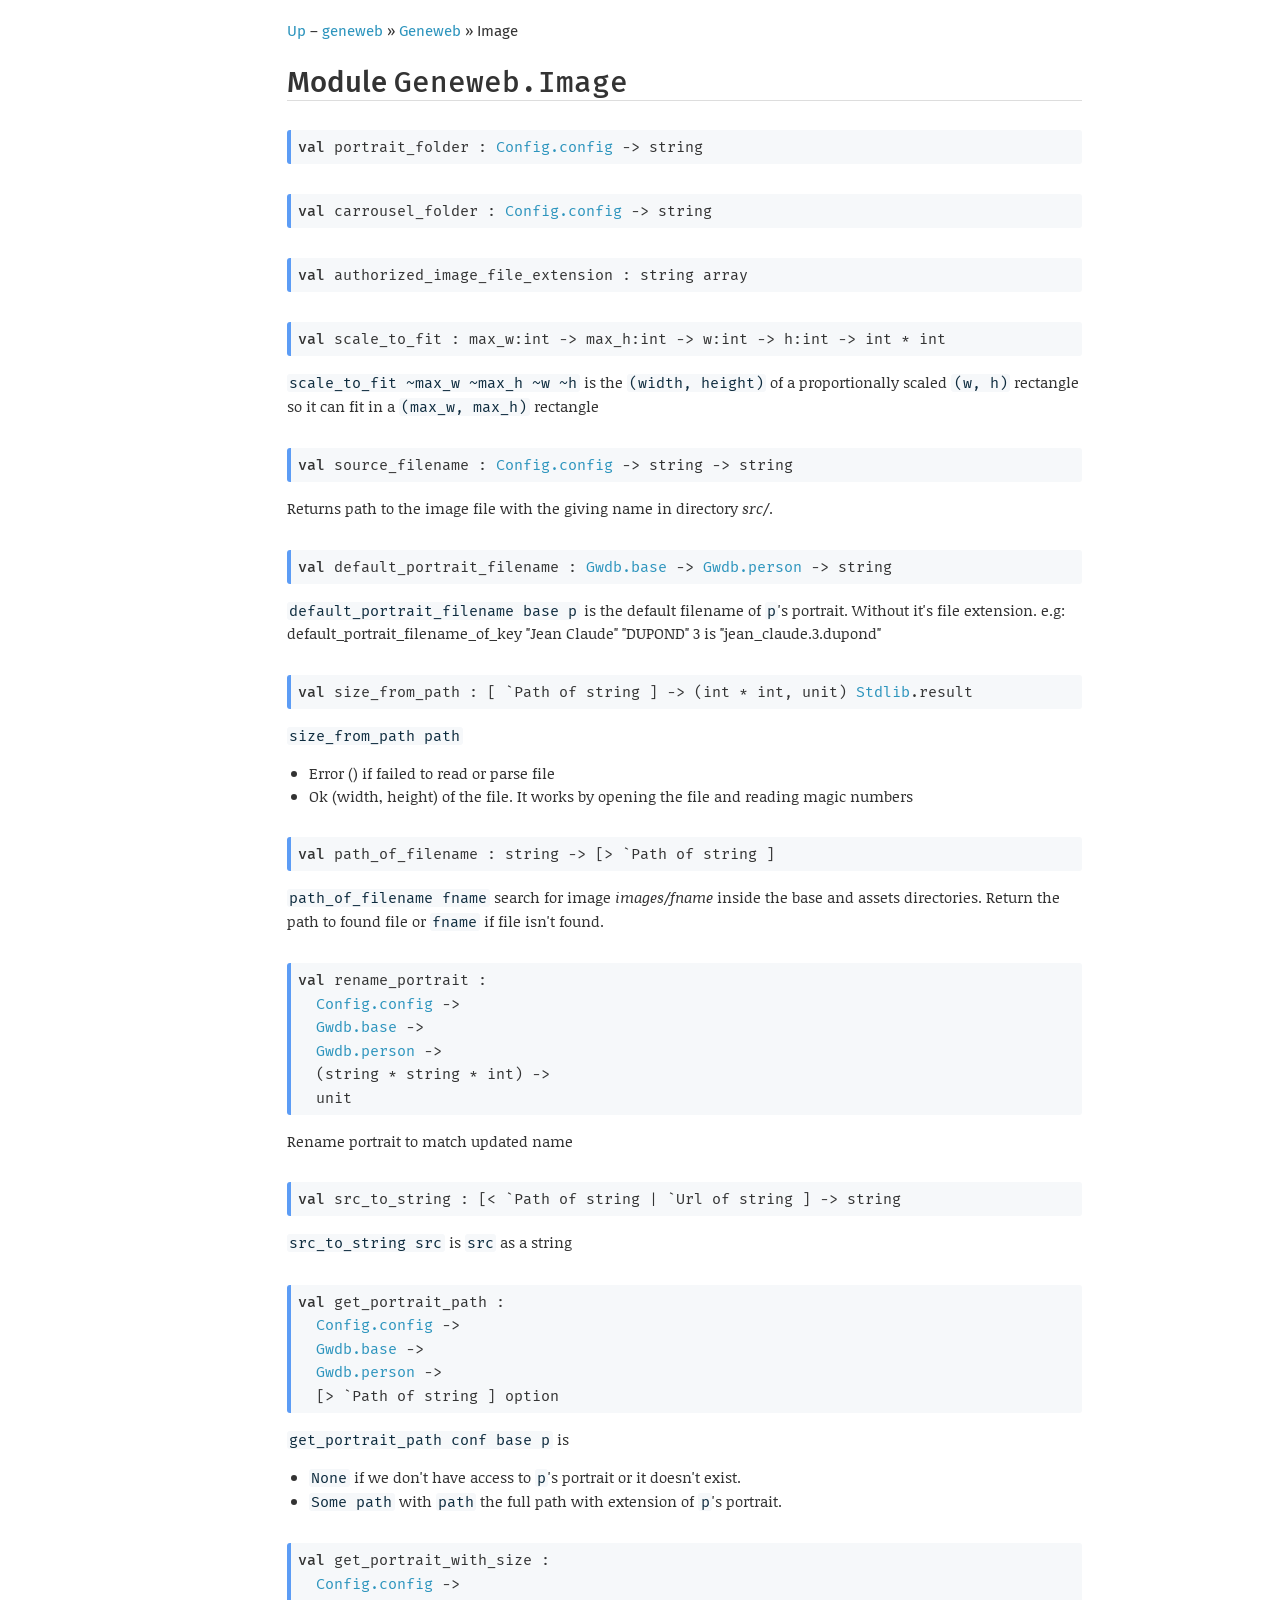
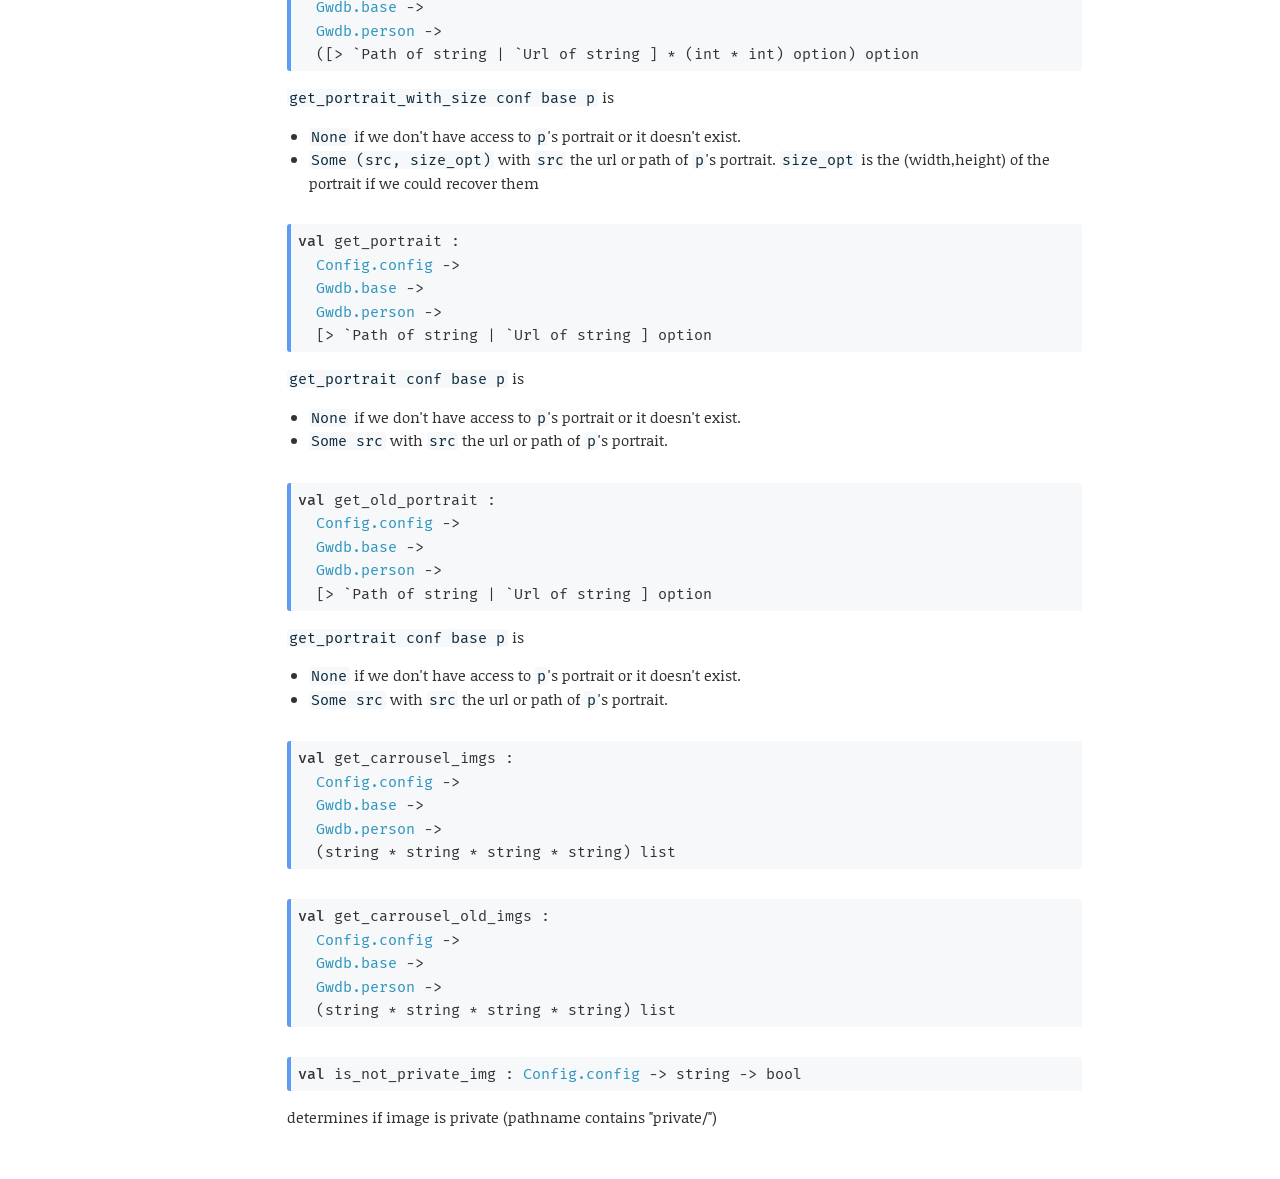
==== geneweb/Geneweb/Image/index.html @ b4ad67b5 "Deploying to gh-pages from @ michelmno/geneweb@815441923e273d42178b3d1ddf9161faf798d023 🚀" ====
<!DOCTYPE html>
<html xmlns="http://www.w3.org/1999/xhtml"><head><title>Image (geneweb.Geneweb.Image)</title><link rel="stylesheet" href="../../../odoc.support/odoc.css"/><meta charset="utf-8"/><meta name="generator" content="odoc 2.2.2"/><meta name="viewport" content="width=device-width,initial-scale=1.0"/><script src="../../../odoc.support/highlight.pack.js"></script><script>hljs.initHighlightingOnLoad();</script></head><body class="odoc"><nav class="odoc-nav"><a href="../index.html">Up</a> – <a href="../../index.html">geneweb</a> &#x00BB; <a href="../index.html">Geneweb</a> &#x00BB; Image</nav><header class="odoc-preamble"><h1>Module <code><span>Geneweb.Image</span></code></h1></header><div class="odoc-content"><div class="odoc-spec"><div class="spec value anchored" id="val-portrait_folder"><a href="#val-portrait_folder" class="anchor"></a><code><span><span class="keyword">val</span> portrait_folder : <span><a href="../Config/index.html#type-config">Config.config</a> <span class="arrow">&#45;&gt;</span></span> string</span></code></div></div><div class="odoc-spec"><div class="spec value anchored" id="val-carrousel_folder"><a href="#val-carrousel_folder" class="anchor"></a><code><span><span class="keyword">val</span> carrousel_folder : <span><a href="../Config/index.html#type-config">Config.config</a> <span class="arrow">&#45;&gt;</span></span> string</span></code></div></div><div class="odoc-spec"><div class="spec value anchored" id="val-authorized_image_file_extension"><a href="#val-authorized_image_file_extension" class="anchor"></a><code><span><span class="keyword">val</span> authorized_image_file_extension : <span>string array</span></span></code></div></div><div class="odoc-spec"><div class="spec value anchored" id="val-scale_to_fit"><a href="#val-scale_to_fit" class="anchor"></a><code><span><span class="keyword">val</span> scale_to_fit : <span>max_w:int <span class="arrow">&#45;&gt;</span></span> <span>max_h:int <span class="arrow">&#45;&gt;</span></span> <span>w:int <span class="arrow">&#45;&gt;</span></span> <span>h:int <span class="arrow">&#45;&gt;</span></span> int * int</span></code></div><div class="spec-doc"><p><code>scale_to_fit ~max_w ~max_h ~w ~h</code> is the <code>(width, height)</code> of a proportionally scaled <code>(w, h)</code> rectangle so it can fit in a <code>(max_w, max_h)</code> rectangle</p></div></div><div class="odoc-spec"><div class="spec value anchored" id="val-source_filename"><a href="#val-source_filename" class="anchor"></a><code><span><span class="keyword">val</span> source_filename : <span><a href="../Config/index.html#type-config">Config.config</a> <span class="arrow">&#45;&gt;</span></span> <span>string <span class="arrow">&#45;&gt;</span></span> string</span></code></div><div class="spec-doc"><p>Returns path to the image file with the giving name in directory <i>src/</i>.</p></div></div><div class="odoc-spec"><div class="spec value anchored" id="val-default_portrait_filename"><a href="#val-default_portrait_filename" class="anchor"></a><code><span><span class="keyword">val</span> default_portrait_filename : <span><a href="../../Gwdb/index.html#type-base">Gwdb.base</a> <span class="arrow">&#45;&gt;</span></span> <span><a href="../../Gwdb/index.html#type-person">Gwdb.person</a> <span class="arrow">&#45;&gt;</span></span> string</span></code></div><div class="spec-doc"><p><code>default_portrait_filename base p</code> is the default filename of <code>p</code>'s portrait. Without it's file extension. e.g: default_portrait_filename_of_key &quot;Jean Claude&quot; &quot;DUPOND&quot; 3 is &quot;jean_claude.3.dupond&quot;</p></div></div><div class="odoc-spec"><div class="spec value anchored" id="val-size_from_path"><a href="#val-size_from_path" class="anchor"></a><code><span><span class="keyword">val</span> size_from_path : <span><span>[ <span>`Path of string</span> ]</span> <span class="arrow">&#45;&gt;</span></span> <span><span>(int * int, unit)</span> <span class="xref-unresolved">Stdlib</span>.result</span></span></code></div><div class="spec-doc"><p><code>size_from_path path</code></p><ul><li>Error () if failed to read or parse file</li><li>Ok (width, height) of the file. It works by opening the file and reading magic numbers</li></ul></div></div><div class="odoc-spec"><div class="spec value anchored" id="val-path_of_filename"><a href="#val-path_of_filename" class="anchor"></a><code><span><span class="keyword">val</span> path_of_filename : <span>string <span class="arrow">&#45;&gt;</span></span> <span>[&gt; <span>`Path of string</span> ]</span></span></code></div><div class="spec-doc"><p><code>path_of_filename fname</code> search for image <i>images/fname</i> inside the base and assets directories. Return the path to found file or <code>fname</code> if file isn't found.</p></div></div><div class="odoc-spec"><div class="spec value anchored" id="val-rename_portrait"><a href="#val-rename_portrait" class="anchor"></a><code><span><span class="keyword">val</span> rename_portrait : 
  <span><a href="../Config/index.html#type-config">Config.config</a> <span class="arrow">&#45;&gt;</span></span>
  <span><a href="../../Gwdb/index.html#type-base">Gwdb.base</a> <span class="arrow">&#45;&gt;</span></span>
  <span><a href="../../Gwdb/index.html#type-person">Gwdb.person</a> <span class="arrow">&#45;&gt;</span></span>
  <span><span>(string * string * int)</span> <span class="arrow">&#45;&gt;</span></span>
  unit</span></code></div><div class="spec-doc"><p>Rename portrait to match updated name</p></div></div><div class="odoc-spec"><div class="spec value anchored" id="val-src_to_string"><a href="#val-src_to_string" class="anchor"></a><code><span><span class="keyword">val</span> src_to_string : <span><span>[&lt; <span>`Path of string</span> <span><span>| `Url</span> of string</span> ]</span> <span class="arrow">&#45;&gt;</span></span> string</span></code></div><div class="spec-doc"><p><code>src_to_string src</code> is <code>src</code> as a string</p></div></div><div class="odoc-spec"><div class="spec value anchored" id="val-get_portrait_path"><a href="#val-get_portrait_path" class="anchor"></a><code><span><span class="keyword">val</span> get_portrait_path : 
  <span><a href="../Config/index.html#type-config">Config.config</a> <span class="arrow">&#45;&gt;</span></span>
  <span><a href="../../Gwdb/index.html#type-base">Gwdb.base</a> <span class="arrow">&#45;&gt;</span></span>
  <span><a href="../../Gwdb/index.html#type-person">Gwdb.person</a> <span class="arrow">&#45;&gt;</span></span>
  <span><span>[&gt; <span>`Path of string</span> ]</span> option</span></span></code></div><div class="spec-doc"><p><code>get_portrait_path conf base p</code> is</p><ul><li><code>None</code> if we don't have access to <code>p</code>'s portrait or it doesn't exist.</li><li><code>Some path</code> with <code>path</code> the full path with extension of <code>p</code>'s portrait.</li></ul></div></div><div class="odoc-spec"><div class="spec value anchored" id="val-get_portrait_with_size"><a href="#val-get_portrait_with_size" class="anchor"></a><code><span><span class="keyword">val</span> get_portrait_with_size : 
  <span><a href="../Config/index.html#type-config">Config.config</a> <span class="arrow">&#45;&gt;</span></span>
  <span><a href="../../Gwdb/index.html#type-base">Gwdb.base</a> <span class="arrow">&#45;&gt;</span></span>
  <span><a href="../../Gwdb/index.html#type-person">Gwdb.person</a> <span class="arrow">&#45;&gt;</span></span>
  <span><span>(<span>[&gt; <span>`Path of string</span> <span><span>| `Url</span> of string</span> ]</span> * <span><span>(int * int)</span> option</span>)</span> option</span></span></code></div><div class="spec-doc"><p><code>get_portrait_with_size conf base p</code> is</p><ul><li><code>None</code> if we don't have access to <code>p</code>'s portrait or it doesn't exist.</li><li><code>Some (src, size_opt)</code> with <code>src</code> the url or path of <code>p</code>'s portrait. <code>size_opt</code> is the (width,height) of the portrait if we could recover them</li></ul></div></div><div class="odoc-spec"><div class="spec value anchored" id="val-get_portrait"><a href="#val-get_portrait" class="anchor"></a><code><span><span class="keyword">val</span> get_portrait : 
  <span><a href="../Config/index.html#type-config">Config.config</a> <span class="arrow">&#45;&gt;</span></span>
  <span><a href="../../Gwdb/index.html#type-base">Gwdb.base</a> <span class="arrow">&#45;&gt;</span></span>
  <span><a href="../../Gwdb/index.html#type-person">Gwdb.person</a> <span class="arrow">&#45;&gt;</span></span>
  <span><span>[&gt; <span>`Path of string</span> <span><span>| `Url</span> of string</span> ]</span> option</span></span></code></div><div class="spec-doc"><p><code>get_portrait conf base p</code> is</p><ul><li><code>None</code> if we don't have access to <code>p</code>'s portrait or it doesn't exist.</li><li><code>Some src</code> with <code>src</code> the url or path of <code>p</code>'s portrait.</li></ul></div></div><div class="odoc-spec"><div class="spec value anchored" id="val-get_old_portrait"><a href="#val-get_old_portrait" class="anchor"></a><code><span><span class="keyword">val</span> get_old_portrait : 
  <span><a href="../Config/index.html#type-config">Config.config</a> <span class="arrow">&#45;&gt;</span></span>
  <span><a href="../../Gwdb/index.html#type-base">Gwdb.base</a> <span class="arrow">&#45;&gt;</span></span>
  <span><a href="../../Gwdb/index.html#type-person">Gwdb.person</a> <span class="arrow">&#45;&gt;</span></span>
  <span><span>[&gt; <span>`Path of string</span> <span><span>| `Url</span> of string</span> ]</span> option</span></span></code></div><div class="spec-doc"><p><code>get_portrait conf base p</code> is</p><ul><li><code>None</code> if we don't have access to <code>p</code>'s portrait or it doesn't exist.</li><li><code>Some src</code> with <code>src</code> the url or path of <code>p</code>'s portrait.</li></ul></div></div><div class="odoc-spec"><div class="spec value anchored" id="val-get_carrousel_imgs"><a href="#val-get_carrousel_imgs" class="anchor"></a><code><span><span class="keyword">val</span> get_carrousel_imgs : 
  <span><a href="../Config/index.html#type-config">Config.config</a> <span class="arrow">&#45;&gt;</span></span>
  <span><a href="../../Gwdb/index.html#type-base">Gwdb.base</a> <span class="arrow">&#45;&gt;</span></span>
  <span><a href="../../Gwdb/index.html#type-person">Gwdb.person</a> <span class="arrow">&#45;&gt;</span></span>
  <span><span>(string * string * string * string)</span> list</span></span></code></div></div><div class="odoc-spec"><div class="spec value anchored" id="val-get_carrousel_old_imgs"><a href="#val-get_carrousel_old_imgs" class="anchor"></a><code><span><span class="keyword">val</span> get_carrousel_old_imgs : 
  <span><a href="../Config/index.html#type-config">Config.config</a> <span class="arrow">&#45;&gt;</span></span>
  <span><a href="../../Gwdb/index.html#type-base">Gwdb.base</a> <span class="arrow">&#45;&gt;</span></span>
  <span><a href="../../Gwdb/index.html#type-person">Gwdb.person</a> <span class="arrow">&#45;&gt;</span></span>
  <span><span>(string * string * string * string)</span> list</span></span></code></div></div><div class="odoc-spec"><div class="spec value anchored" id="val-is_not_private_img"><a href="#val-is_not_private_img" class="anchor"></a><code><span><span class="keyword">val</span> is_not_private_img : <span><a href="../Config/index.html#type-config">Config.config</a> <span class="arrow">&#45;&gt;</span></span> <span>string <span class="arrow">&#45;&gt;</span></span> bool</span></code></div><div class="spec-doc"><p>determines if image is private (pathname contains &quot;private/&quot;)</p></div></div></div></body></html>
---- odoc.support/odoc.css ----
@charset "UTF-8";
/* Copyright (c) 2016 The odoc contributors. All rights reserved.
   Distributed under the ISC license, see terms at the end of the file.
   odoc 2.2.0 */

/* Fonts */
@import url('https://fonts.googleapis.com/css?family=Fira+Mono:400,500');
@import url('https://fonts.googleapis.com/css?family=Noticia+Text:400,400i,700');
@import url('https://fonts.googleapis.com/css?family=Fira+Sans:400,400i,500,500i,600,600i,700,700i');

:root,
.light:root {
   --main-background: #FFFFFF;

  --color: #333333;
  --link-color: #2C94BD;
  --anchor-hover: #555;
  --anchor-color: #d5d5d5;
  --xref-shadow: #cc6666;
  --header-shadow: #ddd;
  --by-name-version-color: #aaa;
  --by-name-nav-link-color: #222;
  --target-background: rgba(187, 239, 253, 0.3);
  --target-shadow: rgba(187, 239, 253, 0.8);
  --pre-border-color: #eee;
  --code-background: #f6f8fa;

  --li-code-background: #f6f8fa;
  --li-code-color: #0d2b3e;
  --toc-color: #1F2D3D;
  --toc-before-color: #777;
  --toc-background: #f6f8fa;
  --toc-list-border: #ccc;

  --spec-summary-border-color: #5c9cf5;
  --spec-summary-background: var(--code-background);
  --spec-summary-hover-background: #ebeff2;
  --spec-details-after-background: rgba(0, 4, 15, 0.05);
  --spec-details-after-shadow: rgba(204, 204, 204, 0.53);
}

.dark:root {
  --main-background: #202020;
  --code-background: #222;
  --line-numbers-background: rgba(0, 0, 0, 0.125);
  --navbar-background: #202020;

  --color: #bebebe;
  --dirname-color: #666;
  --underline-color: #444;
  --visited-color: #002800;
  --visited-number-color: #252;
  --unvisited-color: #380000;
  --unvisited-number-color: #622;
  --somevisited-color: #303000;
  --highlight-color: #303e3f;
  --line-number-color: rgba(230, 230, 230, 0.3);
  --unvisited-margin-color: #622;
  --border: #333;
  --navbar-border: #333;
  --code-color: #ccc;

  --li-code-background: #373737;
  --li-code-color: #999;
  --toc-color: #777;
  --toc-background: #252525;

  --hljs-link: #999;
  --hljs-keyword: #cda869;
  --hljs-regexp: #f9ee98;
  --hljs-title: #dcdcaa;
  --hljs-type: #ac885b;
  --hljs-meta: #82aaff;
  --hljs-variable: #cf6a4c;
}

@media (prefers-color-scheme: dark) {
  :root {
    --main-background: #202020;
    --code-background: #333;
    --line-numbers-background: rgba(0, 0, 0, 0.125);
    --navbar-background: #202020;

    --meter-unvisited-color: #622;
    --meter-visited-color: #252;
    --meter-separator-color: black;

    --color: #bebebe;
    --dirname-color: #666;
    --underline-color: #444;
    --visited-color: #002800;
    --visited-number-color: #252;
    --unvisited-color: #380000;
    --unvisited-number-color: #622;
    --somevisited-color: #303000;
    --highlight-color: #303e3f;
    --line-number-color: rgba(230, 230, 230, 0.3);
    --unvisited-margin-color: #622;
    --border: #333;
    --navbar-border: #333;
    --code-color: #ccc;
    --by-name-nav-link-color: var(--color);

    --li-code-background: #373737;
    --li-code-color: #999;
    --toc-color: #777;
    --toc-before-color: #777;
    --toc-background: #252525;
    --toc-list-border: #ccc;
    --spec-summary-hover-background: #ebeff2;
    --spec-details-after-background: rgba(0, 4, 15, 0.05);
    --spec-details-after-shadow: rgba(204, 204, 204, 0.53);

    --hljs-link: #999;
    --hljs-keyword: #cda869;
    --hljs-regexp: #f9ee98;
    --hljs-title: #dcdcaa;
    --hljs-type: #ac885b;
    --hljs-meta: #82aaff;
    --hljs-variable: #cf6a4c;
  }
}

/* Reset a few things. */

html, body, div, span, applet, object, iframe, h1, h2, h3, h4, h5, h6, p, blockquote, pre, a, abbr, acronym, address, big, cite, code, del, dfn, em, img, ins, kbd, q, s, samp, small, strike, strong, sub, sup, tt, var, b, u, i, center, dl, dt, dd, ol, ul, li, fieldset, form, label, legend, table, caption, tbody, tfoot, thead, tr, th, td, article, aside, canvas, details, embed, figure, figcaption, footer, header, hgroup, menu, nav, output, ruby, section, summary, time, mark, audio, video {
  padding: 0;
  border: 0;
  font: inherit;
  vertical-align: baseline;

}

table {
  border-collapse: collapse;
  border-spacing: 0;
}

*, *:before, *:after {
  box-sizing: border-box;
}

html {
  font-size: 15px;
}

body {
  text-align: left;
  background: #FFFFFF;
  color: var(--color);
  background-color: var(--main-background);
}

body {
  max-width: 100ex;
  margin-left: calc(10vw + 20ex);
  margin-right: 4ex;
  margin-top: 20px;
  margin-bottom: 50px;
  font-family: "Noticia Text", Georgia, serif;
  line-height: 1.5;
}

header {
  margin-bottom: 30px;
}

nav {
  font-family: "Fira Sans", Helvetica, Arial, sans-serif;
}

/* Basic markup elements */

b, strong {
  font-weight: bold;
}

i {
  font-style: italic;
}

em, i em.odd{
  font-style: italic;
}

em.odd, i em {
  font-style: normal;
}

sup {
  vertical-align: super;
}

sub {
  vertical-align: sub;
}

sup, sub {
  font-size: 12px;
  line-height: 0;
  margin-left: 0.2ex;
}

ul, ol {
  list-style-position: outside
}

ul>li {
  margin-left: 22px;
}

ol>li {
  margin-left: 27.2px;
}

li>*:first-child {
  margin-top: 0
}

/* Text alignements, this should be forbidden. */

.left {
  text-align: left;
}

.right {
  text-align: right;
}

.center {
  text-align: center;
}

/* Links and anchors */

a {
  text-decoration: none;
  color: var(--link-color);
}

a:hover {
  box-shadow: 0 1px 0 0 var(--link-color);
}

/* Linked highlight */
*:target {
  background-color: var(--target-background) !important;
  box-shadow: 0 0px 0 1px var(--target-shadow) !important;
  border-radius: 1px;
}

*:hover > a.anchor {
  visibility: visible;
}

a.anchor:before {
  content: "#";
}

a.anchor:hover {
  box-shadow: none;
  text-decoration: none;
  color: var(--anchor-hover);
}

a.anchor {
  visibility: hidden;
  position: absolute;
  /* top: 0px; */
  /* margin-left: -3ex; */
  margin-left: -1.3em;
  font-weight: normal;
  font-style: normal;
  padding-right: 0.4em;
  padding-left: 0.4em;
  /* To remain selectable */
  color: var(--anchor-color);
}

.spec > a.anchor {
  margin-left: -2.3em;
  padding-right: 0.9em;
}

.xref-unresolved {
  color: #2C94BD;
}
.xref-unresolved:hover {
  box-shadow: 0 1px 0 0 var(--xref-shadow);
}

/* Section and document divisions.
   Until at least 4.03 many of the modules of the stdlib start at .h7,
   we restart the sequence there like h2  */

h1, h2, h3, h4, h5, h6, .h7, .h8, .h9, .h10 {
  font-family: "Fira Sans", Helvetica, Arial, sans-serif;
  font-weight: 400;
  padding-top: 0.1em;
  line-height: 1.2;
  overflow-wrap: break-word;
}

h1 {
  font-weight: 500;
  font-size: 2.441em;
}

h1 {
  font-weight: 500;
  font-size: 1.953em;
  box-shadow: 0 1px 0 0 var(--header-shadow);
}

h2 {
  font-size: 1.563em;
}

h3 {
  font-size: 1.25em;
}

small, .font_small {
  font-size: 0.8em;
}

h1 code, h1 tt {
  font-size: inherit;
  font-weight: inherit;
}

h2 code, h2 tt {
  font-size: inherit;
  font-weight: inherit;
}

h3 code, h3 tt {
  font-size: inherit;
  font-weight: inherit;
}

h3 code, h3 tt {
  font-size: inherit;
  font-weight: inherit;
}

h4 {
  font-size: 1.12em;
}

/* Comment delimiters, hidden but accessible to screen readers and 
   selected for copy/pasting */

/* Taken from bootstrap */
/* See also https://stackoverflow.com/a/27769435/4220738 */
.comment-delim {
  position: absolute;
  width: 1px;
  height: 1px;
  padding: 0;
  margin: -1px;
  overflow: hidden;
  clip: rect(0, 0, 0, 0);
  white-space: nowrap;
  border: 0;
}

/* Preformatted and code */

tt, code, pre {
  font-family: "Fira Mono", courier;
  font-weight: 400;
}

pre {
  padding: 0.1em;
  border: 1px solid var(--pre-border-color);
  border-radius: 5px;
  overflow-x: auto;
}

p code,
li code {
  background-color: var(--li-code-background);
  color: var(--li-code-color);
  border-radius: 3px;
  padding: 0 0.3ex;
}

p a > code {
  color: var(--link-color);
}

code {
  white-space: pre-wrap;
}

/* Code blocks (e.g. Examples) */

pre code {
  font-size: 0.893rem;
}

/* Code lexemes */

.keyword {
  font-weight: 500;
}

.arrow { white-space: nowrap }

/* Module member specification */

.spec {
  background-color: var(--spec-summary-background);
  border-radius: 3px;
  border-left: 4px solid var(--spec-summary-border-color);
  border-right: 5px solid transparent;
  padding: 0.35em 0.5em;
}

li:not(:last-child) > .def-doc {
  margin-bottom: 15px;
}

/* Spacing between items */
div.odoc-spec,.odoc-include {
  margin-bottom: 2em;
}

.spec.type .variant p, .spec.type .record p {
  margin: 5px;
}

.spec.type .variant, .spec.type .record {
  margin-left: 2ch;
  list-style: none;
  display: flex;
  flex-wrap: wrap;
  row-gap: 4px;
}

.spec.type .record > code, .spec.type .variant > code {
  min-width: 40%;
}

.spec.type > ol {
  margin-top: 0;
  margin-bottom: 0;
}

.spec.type .record > .def-doc, .spec.type .variant > .def-doc {
  min-width:50%;
  padding: 0.25em 0.5em;
  margin-left: 10%;
  border-radius: 3px;
  flex-grow:1;
  background: var(--main-background);
  box-shadow: 2px 2px 4px lightgrey;
}

div.def {
  margin-top: 0;
  text-indent: -2ex;
  padding-left: 2ex;
}

div.def-doc>*:first-child {
  margin-top: 0;
}

/* Collapsible inlined include and module */

.odoc-include details {
  position: relative;
}

.odoc-include.shadowed-include {
  display: none;
}

.odoc-include details:after {
  z-index: -100;
  display: block;
  content: " ";
  position: absolute;
  border-radius: 0 1ex 1ex 0;
  right: -20px;
  top: 1px;
  bottom: 1px;
  width: 15px;
  background: var(--spec-details-after-background, rgba(0, 4, 15, 0.05));
  box-shadow: 0 0px 0 1px var(--spec-details-after-shadow, rgba(204, 204, 204, 0.53));
}

.odoc-include summary {
  position: relative;
  margin-bottom: 1em;
  cursor: pointer;
  outline: none;
}

.odoc-include summary:hover {
  background-color: var(--spec-summary-hover-background);
}

/* FIXME: Does not work in Firefox. */
.odoc-include summary::-webkit-details-marker {
  color: #888;
  transform: scaleX(-1);
  position: absolute;
  top: calc(50% - 5px);
  height: 11px;
  right: -29px;
}

/* Records and variants FIXME */

div.def table {
  text-indent: 0em;
  padding: 0;
  margin-left: -2ex;
}

td.def {
  padding-left: 2ex;
}

td.def-doc *:first-child {
  margin-top: 0em;
}

/* Lists of @tags */

.at-tags { list-style-type: none; margin-left: -3ex; }
.at-tags li { padding-left: 3ex; text-indent: -3ex; }
.at-tags .at-tag { text-transform: capitalize }

/* Lists of modules */

.modules { list-style-type: none; margin-left: -3ex; }
.modules li { padding-left: 3ex; text-indent: -3ex; margin-top: 5px }
.modules .synopsis { padding-left: 1ch; }

/* Odig package index */

.packages { list-style-type: none; margin-left: -3ex; }
.packages li { padding-left: 3ex; text-indent: -3ex }
.packages li a.anchor { padding-right: 0.5ch; padding-left: 3ch; }
.packages .version { font-size: 10px; color: var(--by-name-version-color); }
.packages .synopsis { padding-left: 1ch }

.by-name nav a {
  text-transform: uppercase;
  font-size: 18px;
  margin-right: 1ex;
  color: var(--by-name-nav-link-color,);
  display: inline-block;
}

.by-tag nav a {
  margin-right: 1ex;
  color: var(--by-name-nav-link-color);
  display: inline-block;
}

.by-tag ol { list-style-type: none; }
.by-tag ol.tags li { margin-left: 1ch; display: inline-block }
.by-tag td:first-child { text-transform: uppercase; }

/* Odig package page */

.package nav {
  display: inline;
  font-size: 14px;
  font-weight: normal;
}

.package .version {
  font-size: 14px;
}

.package.info {
  margin: 0;
}

.package.info td:first-child {
  font-style: italic;
  padding-right: 2ex;
}

.package.info ul {
  list-style-type: none;
  display: inline;
  margin: 0;
}

.package.info li {
  display: inline-block;
  margin: 0;
  margin-right: 1ex;
}

#info-authors li, #info-maintainers li {
  display: block;
}

/* Sidebar and TOC */

.odoc-toc:before {
  display: block;
  content: "Contents";
  text-transform: uppercase;
  font-size: 1em;
  margin: 1.414em 0 0.5em;
  font-weight: 500;
  color: var(--toc-before-color);
  line-height: 1.2;
}

.odoc-toc {
  position: fixed;
  top: 0px;
  bottom: 0px;
  left: 0px;
  max-width: 30ex;
  min-width: 26ex;
  width: 20%;
  background: var(--toc-background);
  overflow: auto;
  color: var(--toc-color);
  padding-left: 2ex;
  padding-right: 2ex;
}

.odoc-toc ul li a {
  font-family: "Fira Sans", sans-serif;
  font-size: 0.95em;
  color: var(--color);
  font-weight: 400;
  line-height: 1.6em;
  display: block;
}

.odoc-toc ul li a:hover {
  box-shadow: none;
  text-decoration: underline;
}

/* First level titles */

.odoc-toc>ul>li>a {
  font-weight: 500;
}

.odoc-toc li ul {
  margin: 0px;
}

.odoc-toc ul {
  list-style-type: none;
}

.odoc-toc ul li {
  margin: 0;
}
.odoc-toc>ul>li {
  margin-bottom: 0.3em;
}

.odoc-toc ul li li {
  border-left: 1px solid var(--toc-list-border);
  margin-left: 5px;
  padding-left: 12px;
}

/* Mobile adjustements. */

@media only screen and (max-width: 95ex) {
  body.odoc {
    margin: 2em;
  }
  .odoc-toc {
    position: static;
    width: auto;
    min-width: unset;
    max-width: unset;
    border: none;
    padding: 0.2em 1em;
    border-radius: 5px;
    margin-bottom: 2em;
  }
}

/* Print adjustements. */

@media print {
  body {
    color: black;
    background: white;
  }
  body nav:first-child {
    visibility: hidden;
  }
}

/* Syntax highlighting (based on github-gist) */

.hljs {
  display: block;
  background: var(--code-background);
  padding: 0.5em;
  color: var(--color);
  overflow-x: auto;
}

.hljs-comment,
.hljs-meta {
  color: #969896;
}

.hljs-string,
.hljs-variable,
.hljs-template-variable,
.hljs-strong,
.hljs-emphasis,
.hljs-quote {
  color: #df5000;
}

.hljs-keyword,
.hljs-selector-tag {
  color: #a71d5d;
}

.hljs-type,
.hljs-class .hljs-title {
  color: #458;
  font-weight: 500;
}

.hljs-literal,
.hljs-symbol,
.hljs-bullet,
.hljs-attribute {
  color: #0086b3;
}

.hljs-section,
.hljs-name {
  color: #63a35c;
}

.hljs-tag {
  color: #333333;
}

.hljs-attr,
.hljs-selector-id,
.hljs-selector-class,
.hljs-selector-attr,
.hljs-selector-pseudo {
  color: #795da3;
}

.hljs-addition {
  color: #55a532;
  background-color: #eaffea;
}

.hljs-deletion {
  color: #bd2c00;
  background-color: #ffecec;
}

.hljs-link {
  text-decoration: underline;
}

/*---------------------------------------------------------------------------
   Copyright (c) 2016 The odoc contributors

   Permission to use, copy, modify, and/or distribute this software for any
   purpose with or without fee is hereby granted, provided that the above
   copyright notice and this permission notice appear in all copies.

   THE SOFTWARE IS PROVIDED "AS IS" AND THE AUTHOR DISCLAIMS ALL WARRANTIES
   WITH REGARD TO THIS SOFTWARE INCLUDING ALL IMPLIED WARRANTIES OF
   MERCHANTABILITY AND FITNESS. IN NO EVENT SHALL THE AUTHOR BE LIABLE FOR
   ANY SPECIAL, DIRECT, INDIRECT, OR CONSEQUENTIAL DAMAGES OR ANY DAMAGES
   WHATSOEVER RESULTING FROM LOSS OF USE, DATA OR PROFITS, WHETHER IN AN
   ACTION OF CONTRACT, NEGLIGENCE OR OTHER TORTIOUS ACTION, ARISING OUT OF
   OR IN CONNECTION WITH THE USE OR PERFORMANCE OF THIS SOFTWARE.
  ---------------------------------------------------------------------------*/
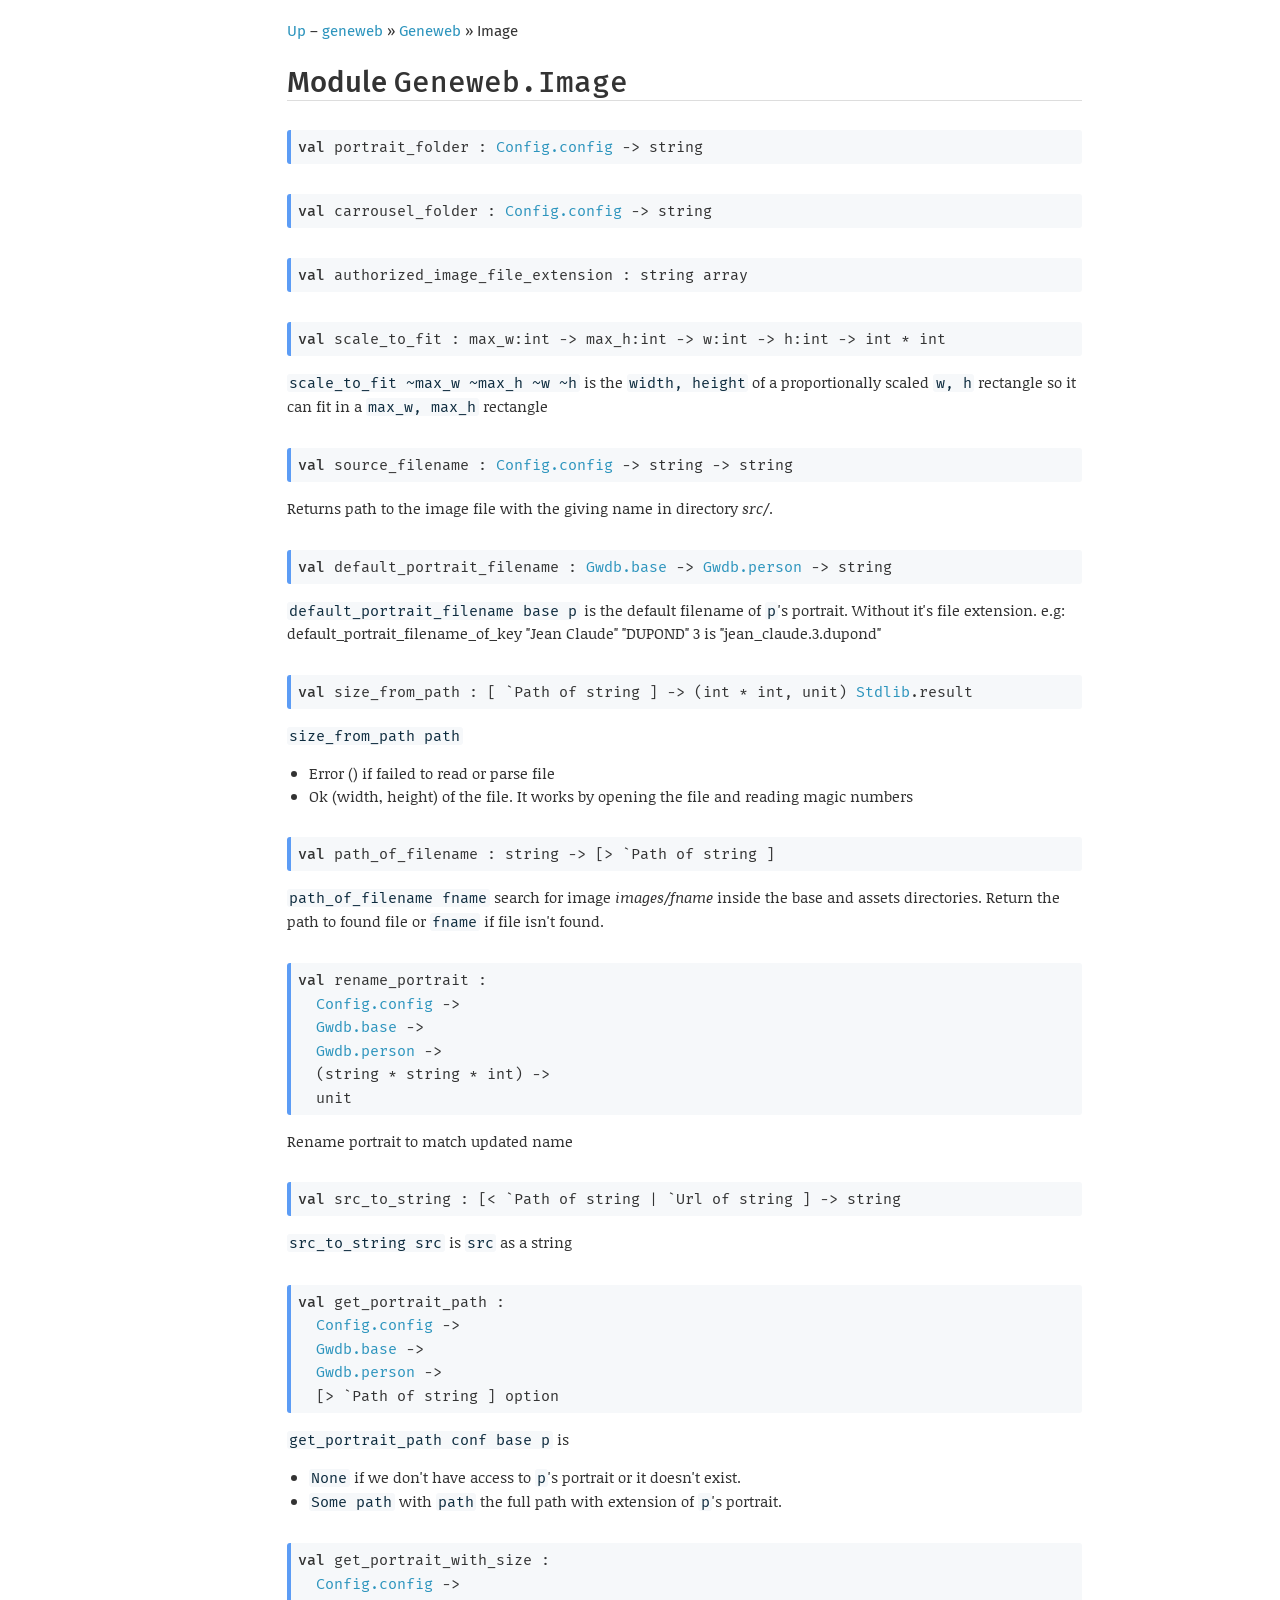
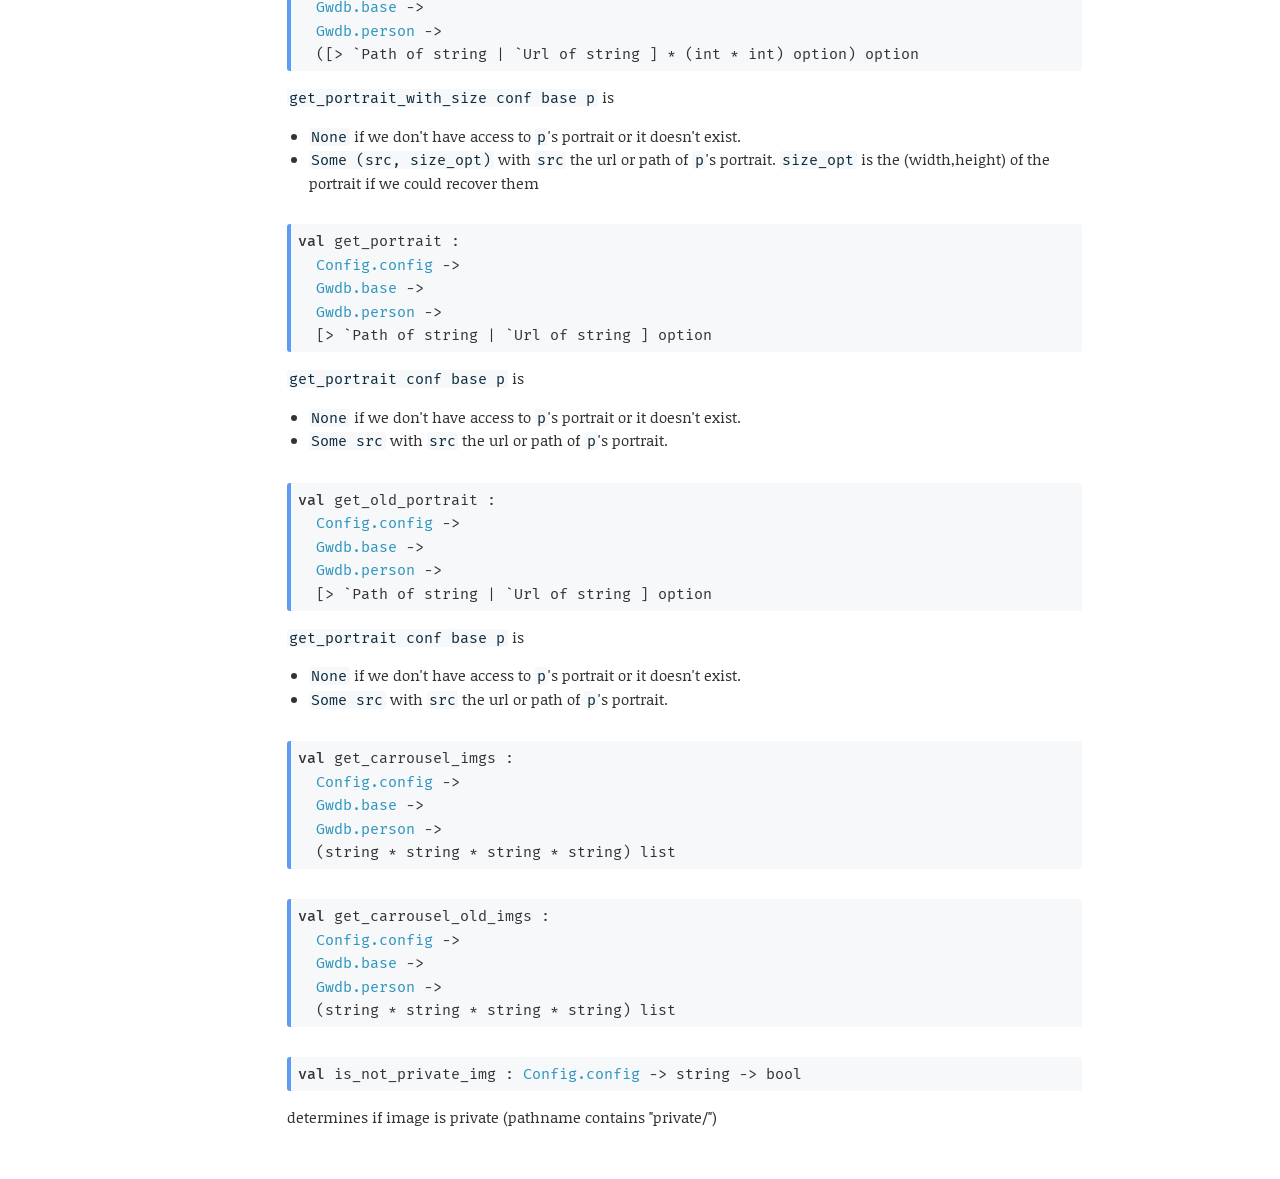
==== commit 20e6832a: "Deploying to gh-pages from @ michelmno/geneweb@a5b2f1d873d331fffe11da78a51468d31e20c753 🚀" ====
--- a/geneweb/Geneweb/Image/index.html
+++ b/geneweb/Geneweb/Image/index.html
@@ -1,5 +1,5 @@
 <!DOCTYPE html>
-<html xmlns="http://www.w3.org/1999/xhtml"><head><title>Image (geneweb.Geneweb.Image)</title><link rel="stylesheet" href="../../../odoc.support/odoc.css"/><meta charset="utf-8"/><meta name="generator" content="odoc 2.2.2"/><meta name="viewport" content="width=device-width,initial-scale=1.0"/><script src="../../../odoc.support/highlight.pack.js"></script><script>hljs.initHighlightingOnLoad();</script></head><body class="odoc"><nav class="odoc-nav"><a href="../index.html">Up</a> – <a href="../../index.html">geneweb</a> &#x00BB; <a href="../index.html">Geneweb</a> &#x00BB; Image</nav><header class="odoc-preamble"><h1>Module <code><span>Geneweb.Image</span></code></h1></header><div class="odoc-content"><div class="odoc-spec"><div class="spec value anchored" id="val-portrait_folder"><a href="#val-portrait_folder" class="anchor"></a><code><span><span class="keyword">val</span> portrait_folder : <span><a href="../Config/index.html#type-config">Config.config</a> <span class="arrow">&#45;&gt;</span></span> string</span></code></div></div><div class="odoc-spec"><div class="spec value anchored" id="val-carrousel_folder"><a href="#val-carrousel_folder" class="anchor"></a><code><span><span class="keyword">val</span> carrousel_folder : <span><a href="../Config/index.html#type-config">Config.config</a> <span class="arrow">&#45;&gt;</span></span> string</span></code></div></div><div class="odoc-spec"><div class="spec value anchored" id="val-authorized_image_file_extension"><a href="#val-authorized_image_file_extension" class="anchor"></a><code><span><span class="keyword">val</span> authorized_image_file_extension : <span>string array</span></span></code></div></div><div class="odoc-spec"><div class="spec value anchored" id="val-scale_to_fit"><a href="#val-scale_to_fit" class="anchor"></a><code><span><span class="keyword">val</span> scale_to_fit : <span>max_w:int <span class="arrow">&#45;&gt;</span></span> <span>max_h:int <span class="arrow">&#45;&gt;</span></span> <span>w:int <span class="arrow">&#45;&gt;</span></span> <span>h:int <span class="arrow">&#45;&gt;</span></span> int * int</span></code></div><div class="spec-doc"><p><code>scale_to_fit ~max_w ~max_h ~w ~h</code> is the <code>(width, height)</code> of a proportionally scaled <code>(w, h)</code> rectangle so it can fit in a <code>(max_w, max_h)</code> rectangle</p></div></div><div class="odoc-spec"><div class="spec value anchored" id="val-source_filename"><a href="#val-source_filename" class="anchor"></a><code><span><span class="keyword">val</span> source_filename : <span><a href="../Config/index.html#type-config">Config.config</a> <span class="arrow">&#45;&gt;</span></span> <span>string <span class="arrow">&#45;&gt;</span></span> string</span></code></div><div class="spec-doc"><p>Returns path to the image file with the giving name in directory <i>src/</i>.</p></div></div><div class="odoc-spec"><div class="spec value anchored" id="val-default_portrait_filename"><a href="#val-default_portrait_filename" class="anchor"></a><code><span><span class="keyword">val</span> default_portrait_filename : <span><a href="../../Gwdb/index.html#type-base">Gwdb.base</a> <span class="arrow">&#45;&gt;</span></span> <span><a href="../../Gwdb/index.html#type-person">Gwdb.person</a> <span class="arrow">&#45;&gt;</span></span> string</span></code></div><div class="spec-doc"><p><code>default_portrait_filename base p</code> is the default filename of <code>p</code>'s portrait. Without it's file extension. e.g: default_portrait_filename_of_key &quot;Jean Claude&quot; &quot;DUPOND&quot; 3 is &quot;jean_claude.3.dupond&quot;</p></div></div><div class="odoc-spec"><div class="spec value anchored" id="val-size_from_path"><a href="#val-size_from_path" class="anchor"></a><code><span><span class="keyword">val</span> size_from_path : <span><span>[ <span>`Path of string</span> ]</span> <span class="arrow">&#45;&gt;</span></span> <span><span>(int * int, unit)</span> <span class="xref-unresolved">Stdlib</span>.result</span></span></code></div><div class="spec-doc"><p><code>size_from_path path</code></p><ul><li>Error () if failed to read or parse file</li><li>Ok (width, height) of the file. It works by opening the file and reading magic numbers</li></ul></div></div><div class="odoc-spec"><div class="spec value anchored" id="val-path_of_filename"><a href="#val-path_of_filename" class="anchor"></a><code><span><span class="keyword">val</span> path_of_filename : <span>string <span class="arrow">&#45;&gt;</span></span> <span>[&gt; <span>`Path of string</span> ]</span></span></code></div><div class="spec-doc"><p><code>path_of_filename fname</code> search for image <i>images/fname</i> inside the base and assets directories. Return the path to found file or <code>fname</code> if file isn't found.</p></div></div><div class="odoc-spec"><div class="spec value anchored" id="val-rename_portrait"><a href="#val-rename_portrait" class="anchor"></a><code><span><span class="keyword">val</span> rename_portrait : 
+<html xmlns="http://www.w3.org/1999/xhtml"><head><title>Image (geneweb.Geneweb.Image)</title><link rel="stylesheet" href="../../../odoc.support/odoc.css"/><meta charset="utf-8"/><meta name="generator" content="odoc 2.2.2"/><meta name="viewport" content="width=device-width,initial-scale=1.0"/><script src="../../../odoc.support/highlight.pack.js"></script><script>hljs.initHighlightingOnLoad();</script></head><body class="odoc"><nav class="odoc-nav"><a href="../index.html">Up</a> – <a href="../../index.html">geneweb</a> &#x00BB; <a href="../index.html">Geneweb</a> &#x00BB; Image</nav><header class="odoc-preamble"><h1>Module <code><span>Geneweb.Image</span></code></h1></header><div class="odoc-content"><div class="odoc-spec"><div class="spec value anchored" id="val-portrait_folder"><a href="#val-portrait_folder" class="anchor"></a><code><span><span class="keyword">val</span> portrait_folder : <span><a href="../Config/index.html#type-config">Config.config</a> <span class="arrow">&#45;&gt;</span></span> string</span></code></div></div><div class="odoc-spec"><div class="spec value anchored" id="val-carrousel_folder"><a href="#val-carrousel_folder" class="anchor"></a><code><span><span class="keyword">val</span> carrousel_folder : <span><a href="../Config/index.html#type-config">Config.config</a> <span class="arrow">&#45;&gt;</span></span> string</span></code></div></div><div class="odoc-spec"><div class="spec value anchored" id="val-authorized_image_file_extension"><a href="#val-authorized_image_file_extension" class="anchor"></a><code><span><span class="keyword">val</span> authorized_image_file_extension : <span>string array</span></span></code></div></div><div class="odoc-spec"><div class="spec value anchored" id="val-scale_to_fit"><a href="#val-scale_to_fit" class="anchor"></a><code><span><span class="keyword">val</span> scale_to_fit : <span>max_w:int <span class="arrow">&#45;&gt;</span></span> <span>max_h:int <span class="arrow">&#45;&gt;</span></span> <span>w:int <span class="arrow">&#45;&gt;</span></span> <span>h:int <span class="arrow">&#45;&gt;</span></span> int * int</span></code></div><div class="spec-doc"><p><code>scale_to_fit ~max_w ~max_h ~w ~h</code> is the <code>width, height</code> of a proportionally scaled <code>w, h</code> rectangle so it can fit in a <code>max_w, max_h</code> rectangle</p></div></div><div class="odoc-spec"><div class="spec value anchored" id="val-source_filename"><a href="#val-source_filename" class="anchor"></a><code><span><span class="keyword">val</span> source_filename : <span><a href="../Config/index.html#type-config">Config.config</a> <span class="arrow">&#45;&gt;</span></span> <span>string <span class="arrow">&#45;&gt;</span></span> string</span></code></div><div class="spec-doc"><p>Returns path to the image file with the giving name in directory <i>src/</i>.</p></div></div><div class="odoc-spec"><div class="spec value anchored" id="val-default_portrait_filename"><a href="#val-default_portrait_filename" class="anchor"></a><code><span><span class="keyword">val</span> default_portrait_filename : <span><a href="../../Gwdb/index.html#type-base">Gwdb.base</a> <span class="arrow">&#45;&gt;</span></span> <span><a href="../../Gwdb/index.html#type-person">Gwdb.person</a> <span class="arrow">&#45;&gt;</span></span> string</span></code></div><div class="spec-doc"><p><code>default_portrait_filename base p</code> is the default filename of <code>p</code>'s portrait. Without it's file extension. e.g: default_portrait_filename_of_key &quot;Jean Claude&quot; &quot;DUPOND&quot; 3 is &quot;jean_claude.3.dupond&quot;</p></div></div><div class="odoc-spec"><div class="spec value anchored" id="val-size_from_path"><a href="#val-size_from_path" class="anchor"></a><code><span><span class="keyword">val</span> size_from_path : <span><span>[ <span>`Path of string</span> ]</span> <span class="arrow">&#45;&gt;</span></span> <span><span>(int * int, unit)</span> <span class="xref-unresolved">Stdlib</span>.result</span></span></code></div><div class="spec-doc"><p><code>size_from_path path</code></p><ul><li>Error () if failed to read or parse file</li><li>Ok (width, height) of the file. It works by opening the file and reading magic numbers</li></ul></div></div><div class="odoc-spec"><div class="spec value anchored" id="val-path_of_filename"><a href="#val-path_of_filename" class="anchor"></a><code><span><span class="keyword">val</span> path_of_filename : <span>string <span class="arrow">&#45;&gt;</span></span> <span>[&gt; <span>`Path of string</span> ]</span></span></code></div><div class="spec-doc"><p><code>path_of_filename fname</code> search for image <i>images/fname</i> inside the base and assets directories. Return the path to found file or <code>fname</code> if file isn't found.</p></div></div><div class="odoc-spec"><div class="spec value anchored" id="val-rename_portrait"><a href="#val-rename_portrait" class="anchor"></a><code><span><span class="keyword">val</span> rename_portrait : 
   <span><a href="../Config/index.html#type-config">Config.config</a> <span class="arrow">&#45;&gt;</span></span>
   <span><a href="../../Gwdb/index.html#type-base">Gwdb.base</a> <span class="arrow">&#45;&gt;</span></span>
   <span><a href="../../Gwdb/index.html#type-person">Gwdb.person</a> <span class="arrow">&#45;&gt;</span></span>
